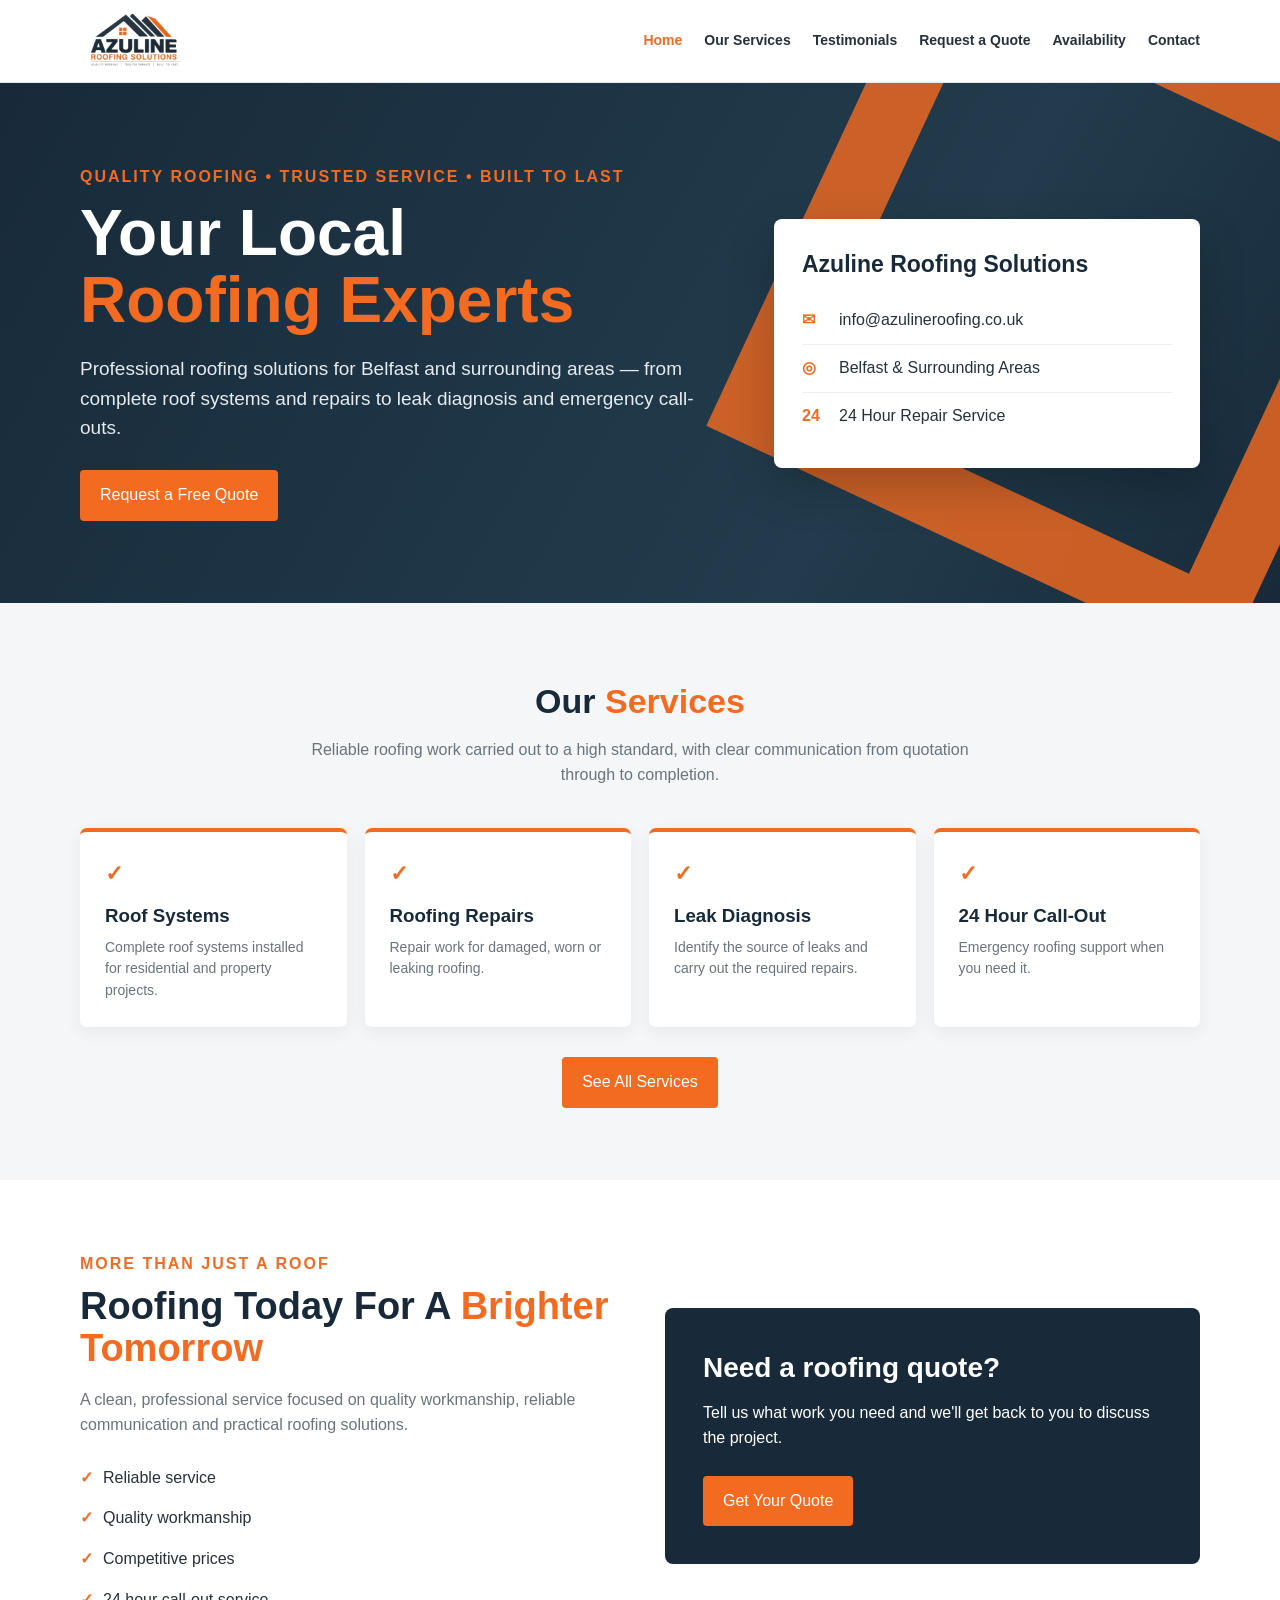
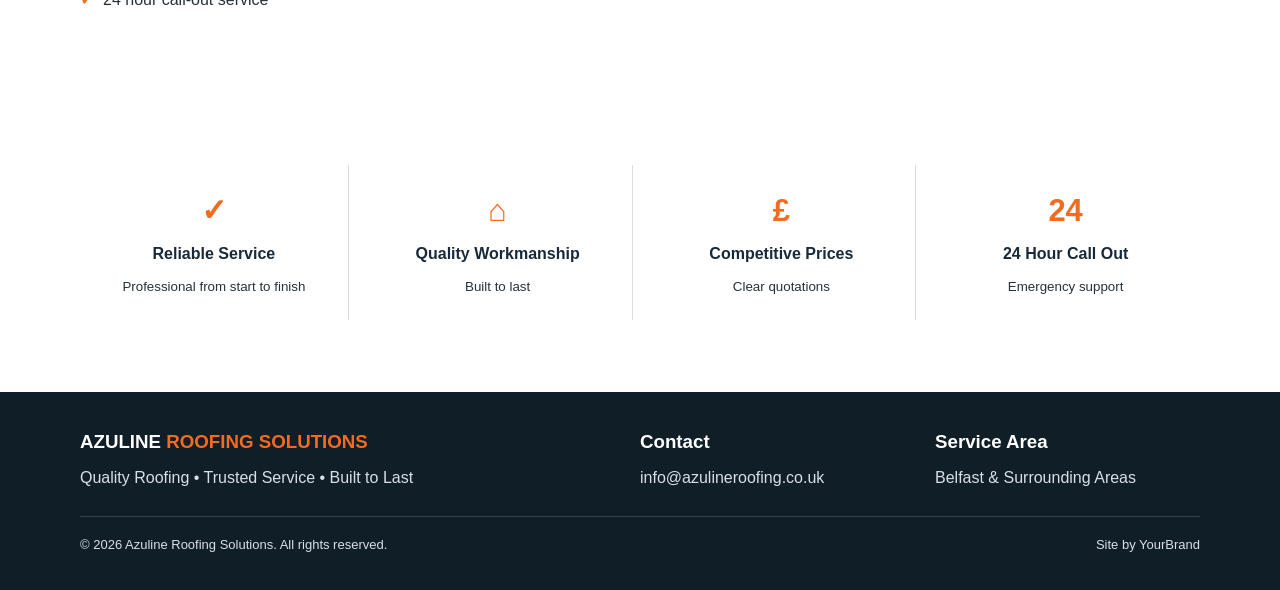
==== index.html @ ef802734 "Add files via upload" ====
<!DOCTYPE html>
<html lang="en">
<head>
<meta charset="UTF-8">
<meta name="viewport" content="width=device-width, initial-scale=1.0">
<title>Azuline Roofing Solutions</title>
<link rel="icon" type="image/jpeg" href="logo.jpg">
<link rel="stylesheet" href="styles.css">
</head>
<body>

<header>
  <div class="container nav">
    <a class="brand" href="index.html">
      <img src="logo.jpg" alt="Azuline Roofing Solutions logo">
    </a>
    <nav>
      <a href="index.html" class="active">Home</a>
      <a href="services.html">Our Services</a>
      <a href="testimonials.html">Testimonials</a>
      <a href="quote.html">Request a Quote</a>
      <a href="availability.html">Availability</a>
      <a href="contact.html">Contact</a>
    </nav>
  </div>
</header>

<main>
<section class="hero">
  <div class="container hero-grid">
    <div>
      <div class="eyebrow">Quality Roofing • Trusted Service • Built to Last</div>
      <h1>Your Local<br><span style="color:var(--orange)">Roofing Experts</span></h1>
      <p>Professional roofing solutions for Belfast and surrounding areas — from complete roof systems and repairs to leak diagnosis and emergency call-outs.</p>
      <a class="btn" href="quote.html">Request a Free Quote</a>
    </div>
    <div class="hero-card">
      <h3>Azuline Roofing Solutions</h3>
      <div class="contact-row"><span class="icon">✉</span><a href="mailto:info@azulineroofing.co.uk">info@azulineroofing.co.uk</a></div>
      <div class="contact-row"><span class="icon">◎</span><span>Belfast & Surrounding Areas</span></div>
      <div class="contact-row"><span class="icon">24</span><span>24 Hour Repair Service</span></div>
    </div>
  </div>
</section>

<section class="services">
  <div class="container">
    <div class="section-head">
      <h2>Our <span>Services</span></h2>
      <p>Reliable roofing work carried out to a high standard, with clear communication from quotation through to completion.</p>
    </div>
    <div class="service-grid">
      <article class="service"><div class="check">✓</div><h3>Roof Systems</h3><p>Complete roof systems installed for residential and property projects.</p></article>
      <article class="service"><div class="check">✓</div><h3>Roofing Repairs</h3><p>Repair work for damaged, worn or leaking roofing.</p></article>
      <article class="service"><div class="check">✓</div><h3>Leak Diagnosis</h3><p>Identify the source of leaks and carry out the required repairs.</p></article>
      <article class="service"><div class="check">✓</div><h3>24 Hour Call-Out</h3><p>Emergency roofing support when you need it.</p></article>
    </div>
    <div style="text-align:center;margin-top:30px">
      <a href="services.html" class="btn">See All Services</a>
    </div>
  </div>
</section>

<section id="about">
  <div class="container about-grid">
    <div>
      <div class="eyebrow">More Than Just A Roof</div>
      <h2 style="font-size:38px;color:var(--navy);line-height:1.1">Roofing Today For A <span style="color:var(--orange)">Brighter Tomorrow</span></h2>
      <p style="margin-top:18px;color:var(--muted)">A clean, professional service focused on quality workmanship, reliable communication and practical roofing solutions.</p>
      <ul class="points">
        <li>Reliable service</li>
        <li>Quality workmanship</li>
        <li>Competitive prices</li>
        <li>24 hour call-out service</li>
      </ul>
    </div>
    <div class="about-box">
      <h3>Need a roofing quote?</h3>
      <p>Tell us what work you need and we'll get back to you to discuss the project.</p>
      <br>
      <a class="btn" href="quote.html">Get Your Quote</a>
    </div>
  </div>
</section>

<section>
  <div class="container">
    <div class="features">
      <div class="feature"><div class="big">✓</div><strong>Reliable Service</strong><small>Professional from start to finish</small></div>
      <div class="feature"><div class="big">⌂</div><strong>Quality Workmanship</strong><small>Built to last</small></div>
      <div class="feature"><div class="big">£</div><strong>Competitive Prices</strong><small>Clear quotations</small></div>
      <div class="feature"><div class="big">24</div><strong>24 Hour Call Out</strong><small>Emergency support</small></div>
    </div>
  </div>
</section>
</main>

<footer>
  <div class="container footer-grid">
    <div>
      <h3>AZULINE <strong>ROOFING SOLUTIONS</strong></h3>
      <p>Quality Roofing • Trusted Service • Built to Last</p>
    </div>
    <div>
      <h3>Contact</h3>
      <p>info@azulineroofing.co.uk</p>
    </div>
    <div>
      <h3>Service Area</h3>
      <p>Belfast & Surrounding Areas</p>
    </div>
  </div>
  <div class="container footer-bottom">
    <span>© 2026 Azuline Roofing Solutions. All rights reserved.</span>
    <span>Site by YourBrand</span>
  </div>
</footer>

</body>
</html>
---- styles.css ----
:root{
  --navy:#182a39;
  --navy2:#223747;
  --orange:#f36b21;
  --light:#f5f6f7;
  --text:#26313a;
  --muted:#69747c;
  --white:#fff;
}
*{box-sizing:border-box;margin:0;padding:0}
body{font-family:Arial,Helvetica,sans-serif;color:var(--text);background:#fff;line-height:1.55}
a{text-decoration:none;color:inherit}
.container{width:min(1120px,92%);margin:auto}

/* Header */
header{background:var(--white);border-bottom:1px solid #e7e7e7;position:sticky;top:0;z-index:20}
.nav{min-height:82px;display:flex;align-items:center;justify-content:space-between;gap:25px;flex-wrap:wrap;padding:10px 0}
.brand{display:flex;align-items:center;gap:12px}
.brand img{height:54px;width:auto}
nav{display:flex;gap:22px;font-weight:700;font-size:14px;flex-wrap:wrap}
nav a:hover, nav a.active{color:var(--orange)}
.btn{display:inline-block;background:var(--orange);color:#fff;padding:13px 20px;border-radius:4px;font-weight:800;border:0;cursor:pointer;font:inherit}
.btn:hover{background:#d95713}

/* Hero */
.hero{background:linear-gradient(120deg,var(--navy) 0%,#223c4d 68%,#182a39 100%);color:#fff;padding:82px 0;position:relative;overflow:hidden}
.hero:after{content:"";position:absolute;right:-90px;top:-80px;width:430px;height:430px;border:70px solid rgba(243,107,33,.9);transform:rotate(25deg);opacity:.9}
.hero-grid{display:grid;grid-template-columns:1.2fr .8fr;gap:55px;align-items:center;position:relative;z-index:1}
.eyebrow{color:var(--orange);font-weight:900;letter-spacing:2px;text-transform:uppercase;margin-bottom:10px}
h1{font-size:clamp(38px,6vw,64px);line-height:1.05;margin-bottom:20px}
.hero p{font-size:19px;color:#e5ebef;max-width:650px;margin-bottom:28px}
.hero-card{background:#fff;color:var(--text);padding:28px;border-radius:8px;box-shadow:0 18px 45px rgba(0,0,0,.22)}
.hero-card h3{color:var(--navy);font-size:23px;margin-bottom:15px}
.contact-row{display:flex;gap:12px;padding:11px 0;border-bottom:1px solid #eee}
.contact-row:last-child{border:0}
.icon{color:var(--orange);font-weight:900;width:25px}

/* Page hero (smaller, for inner pages) */
.page-hero{background:linear-gradient(120deg,var(--navy) 0%,#223c4d 68%,#182a39 100%);color:#fff;padding:50px 0;text-align:center}
.page-hero h1{font-size:clamp(30px,5vw,44px);margin-bottom:8px}
.page-hero p{color:#dce4e9;font-size:15px}

/* Sections */
section{padding:72px 0}
.section-head{text-align:center;max-width:700px;margin:0 auto 40px}
.section-head h2{font-size:34px;color:var(--navy);margin-bottom:10px}
.section-head h2 span{color:var(--orange)}
.section-head p{color:var(--muted)}
.services{background:var(--light)}
.service-grid{display:grid;grid-template-columns:repeat(4,1fr);gap:18px}
.service{background:#fff;padding:25px;border-radius:7px;border-top:4px solid var(--orange);box-shadow:0 5px 18px rgba(0,0,0,.06)}
.service .check{color:var(--orange);font-weight:900;font-size:22px}
.service h3{color:var(--navy);margin:10px 0 7px}
.service p{font-size:14px;color:var(--muted)}

.about-grid{display:grid;grid-template-columns:1fr 1fr;gap:50px;align-items:center}
.about-box{background:var(--navy);color:#fff;padding:38px;border-radius:8px}
.about-box h3{font-size:28px;margin-bottom:12px}
.about-box span{color:var(--orange)}
.points{list-style:none;margin-top:20px}
.points li{padding:8px 0}.points li:before{content:"✓";color:var(--orange);font-weight:900;margin-right:10px}

.quote{background:var(--navy);color:#fff}
.quote-grid{display:grid;grid-template-columns:1fr 1fr;gap:45px}
.quote h2{font-size:36px;line-height:1.1;margin-bottom:15px}
.quote h2 span{color:var(--orange)}
form{background:#fff;padding:30px;border-radius:8px;color:var(--text)}
.form-grid{display:grid;grid-template-columns:1fr 1fr;gap:14px}
input,textarea,select{width:100%;padding:13px;border:1px solid #d9dde0;border-radius:4px;font:inherit}
textarea{min-height:125px;resize:vertical}
.full{grid-column:1/-1}
button{border:0;cursor:pointer;width:100%;font:inherit}

.features{display:grid;grid-template-columns:repeat(4,1fr);gap:15px}
.feature{text-align:center;padding:22px;border-right:1px solid #ddd}
.feature:last-child{border:0}
.feature .big{font-size:31px;color:var(--orange);font-weight:900}
.feature strong{display:block;color:var(--navy);margin:7px 0}

/* Testimonials */
.testimonial-grid{display:grid;grid-template-columns:repeat(auto-fit,minmax(260px,1fr));gap:20px}
.testimonial-card{background:#fff;padding:24px;border-radius:8px;box-shadow:0 5px 18px rgba(0,0,0,.06);border-top:4px solid var(--orange)}
.stars{color:var(--orange);font-size:16px;letter-spacing:2px;margin-bottom:10px}
.testimonial-text{font-size:14px;color:var(--text);line-height:1.6;margin-bottom:14px}
.testimonial-author{font-weight:800;color:var(--navy);font-size:13px}
.testimonial-service{font-weight:400;color:var(--muted)}

/* Availability / Diary */
.diary-note{background:#fff3ec;border:1px solid var(--orange);border-radius:8px;padding:18px 20px;margin-bottom:30px;color:var(--navy);font-size:14px;font-weight:700}
.busy-list{display:flex;flex-direction:column;gap:12px;max-width:700px;margin:0 auto}
.busy-row{display:flex;justify-content:space-between;align-items:center;background:#fff;border:1px solid #e7e7e7;border-radius:8px;padding:16px 20px}
.busy-dates{font-weight:800;color:var(--navy)}
.busy-reason{color:var(--muted);font-size:13px}
.status-open{color:#1a7a45;font-weight:800}
.status-busy{color:#a12626;font-weight:800}

/* Contact page */
.contact-grid{display:grid;grid-template-columns:repeat(auto-fit,minmax(220px,1fr));gap:20px;max-width:900px;margin:0 auto}
.contact-tile{background:#fff;border:1px solid #e7e7e7;border-radius:8px;padding:26px;text-align:center;box-shadow:0 5px 18px rgba(0,0,0,.05)}
.contact-tile .icon-big{font-size:28px;color:var(--orange);margin-bottom:10px}

/* Owner portal reuse */
.owner-portal-page{max-width:700px;margin:0 auto;padding:40px 20px}
.owner-section{background:#fff;border:1px solid #e7e7e7;border-radius:8px;padding:24px;margin-bottom:20px}
.owner-portal-page label{font-size:13px;color:var(--muted);display:block;margin:12px 0 6px}
.owner-portal-page input{padding:10px;border-radius:4px;border:1px solid #d9dde0;font-size:14px;width:100%}
.portal-header{display:flex;justify-content:space-between;align-items:center;margin-bottom:20px}
.secondary-btn{background:none;border:1px solid #d9dde0;color:var(--text);border-radius:4px;padding:8px 16px;font-size:13px;cursor:pointer}
.appointment-row{display:flex;justify-content:space-between;align-items:center;gap:12px;padding:14px;border:1px solid #e7e7e7;border-radius:6px;font-size:13px;line-height:1.6;margin-bottom:10px}
.cancel-btn{border-color:#e8b4b4;color:#a12626}
.slot-message{font-size:13px;color:var(--orange);min-height:18px;margin-top:6px}
.page-note{text-align:center;color:var(--muted);font-size:12px;font-style:italic;margin-top:20px}

.hidden{display:none !important;}

footer{background:#101e28;color:#d9e0e5;padding:35px 0}
.footer-grid{display:grid;grid-template-columns:2fr 1fr 1fr;gap:30px}
footer h3{color:#fff;margin-bottom:10px}
footer strong{color:var(--orange)}
.footer-bottom{border-top:1px solid #31424e;margin-top:25px;padding-top:18px;font-size:13px;display:flex;justify-content:space-between}

/* Mobile */
@media(max-width:850px){
  nav{width:100%;justify-content:center}
  .hero-grid,.about-grid,.quote-grid,.contact-grid{grid-template-columns:1fr}
  .service-grid{grid-template-columns:1fr 1fr}
  .features{grid-template-columns:1fr 1fr}
  .footer-grid{grid-template-columns:1fr}
}
@media(max-width:520px){
  section{padding:52px 0}
  .service-grid,.features,.form-grid{grid-template-columns:1fr}
  .full{grid-column:auto}
  .hero{padding:58px 0}
  h1{font-size:38px}
  .footer-bottom{display:block}
  .busy-row{flex-direction:column;align-items:flex-start;gap:6px}
}
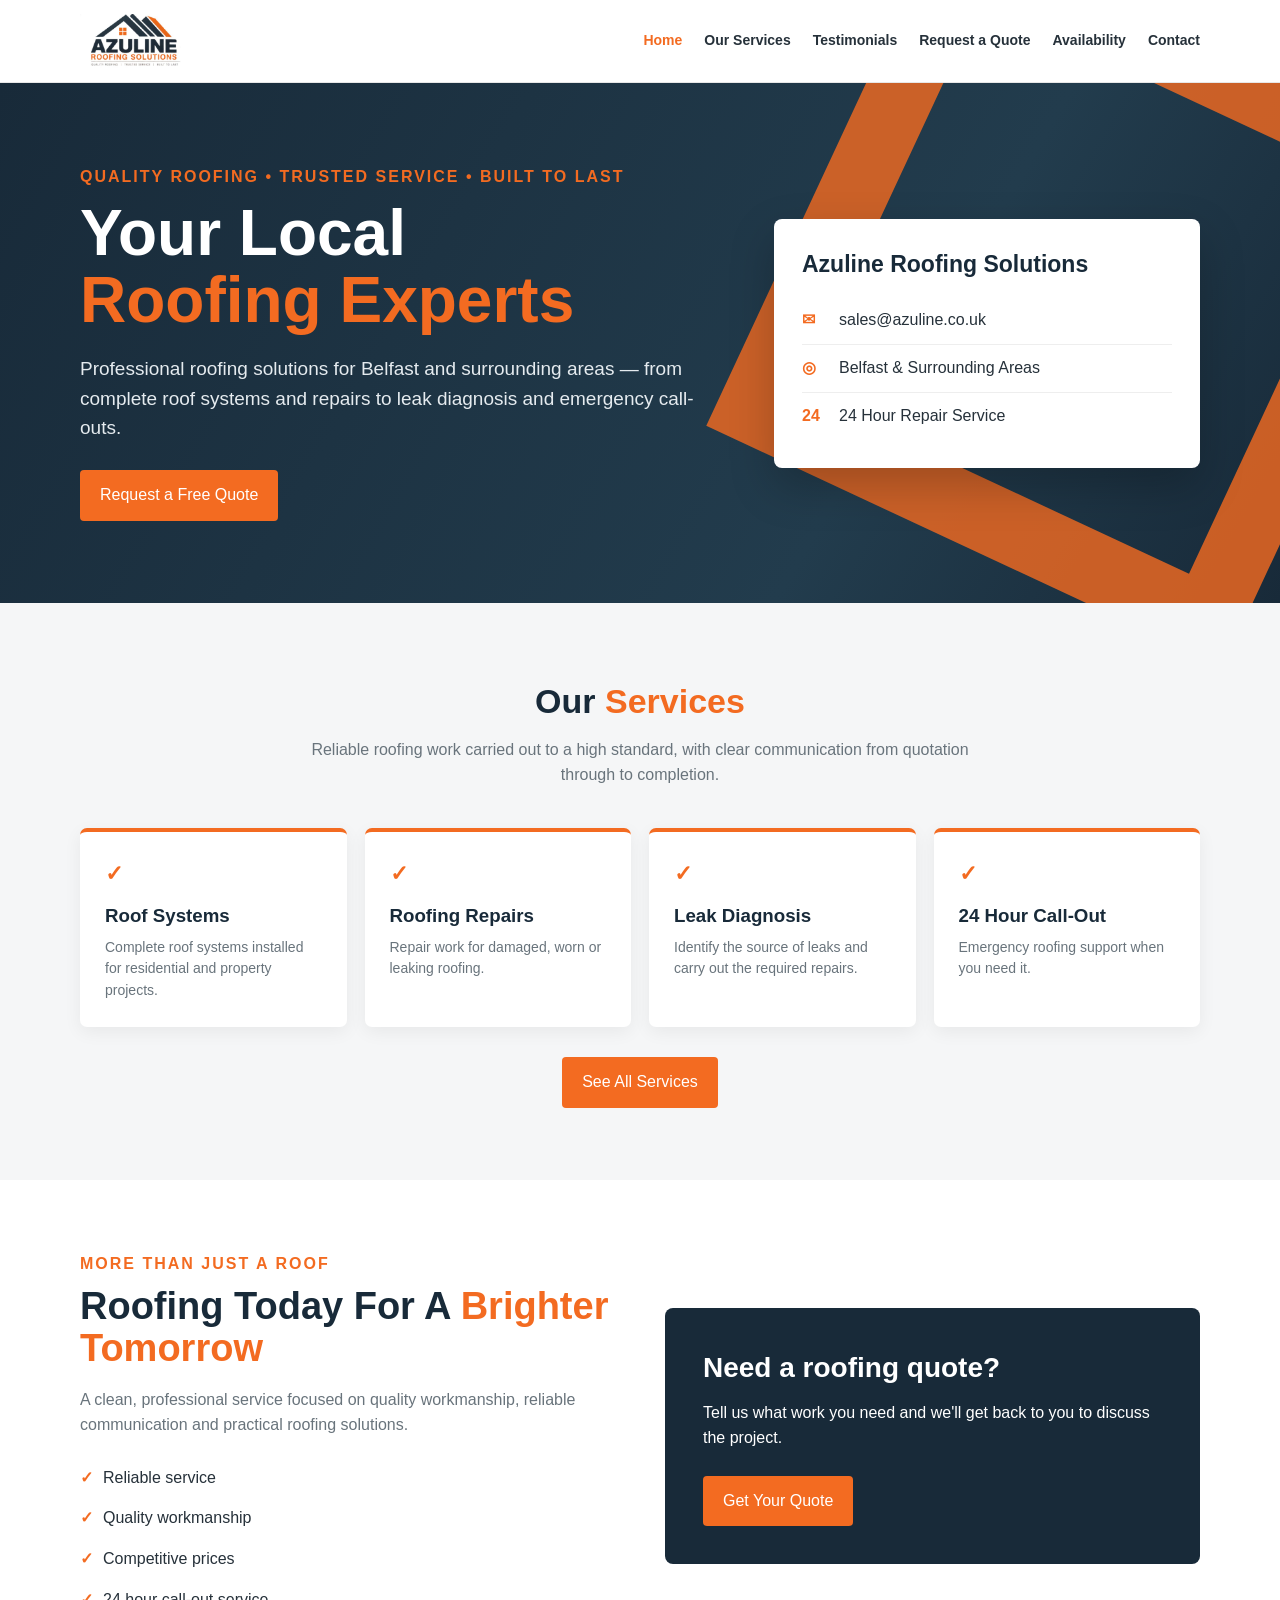
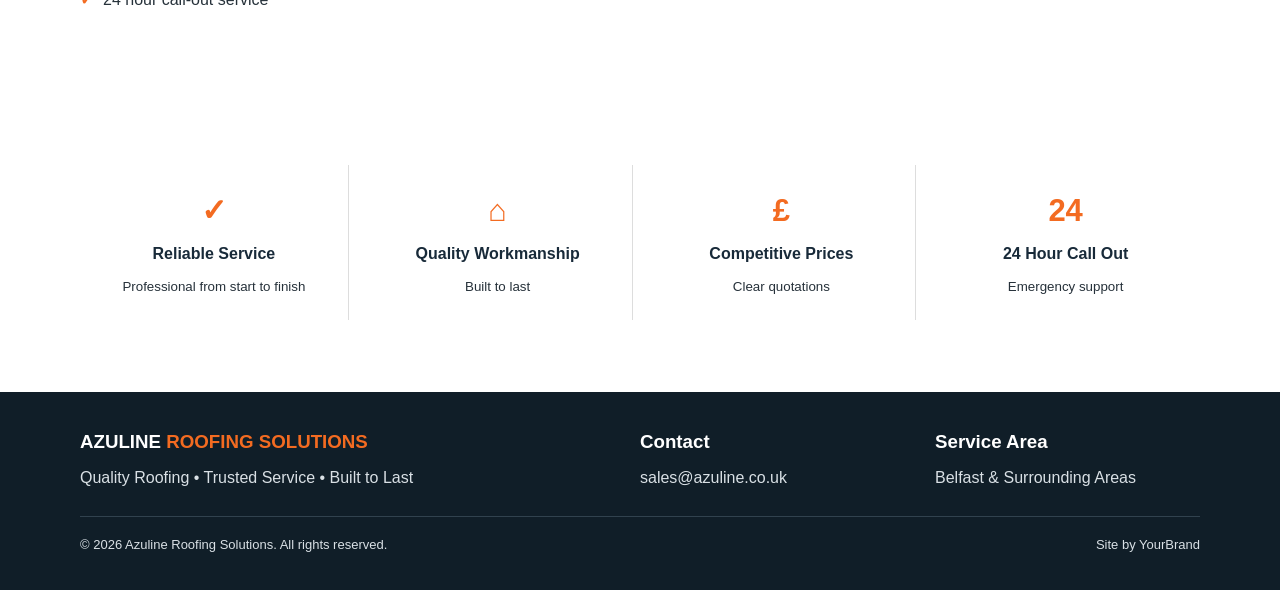
==== commit 67dc39fe: "Add files via upload" ====
--- a/index.html
+++ b/index.html
@@ -36,7 +36,7 @@
     </div>
     <div class="hero-card">
       <h3>Azuline Roofing Solutions</h3>
-      <div class="contact-row"><span class="icon">✉</span><a href="mailto:info@azulineroofing.co.uk">info@azulineroofing.co.uk</a></div>
+      <div class="contact-row"><span class="icon">✉</span><a href="mailto:sales@azuline.co.uk">sales@azuline.co.uk</a></div>
       <div class="contact-row"><span class="icon">◎</span><span>Belfast & Surrounding Areas</span></div>
       <div class="contact-row"><span class="icon">24</span><span>24 Hour Repair Service</span></div>
     </div>
@@ -103,7 +103,7 @@
     </div>
     <div>
       <h3>Contact</h3>
-      <p>info@azulineroofing.co.uk</p>
+      <p>sales@azuline.co.uk</p>
     </div>
     <div>
       <h3>Service Area</h3>
--- a/styles.css
+++ b/styles.css
@@ -111,6 +111,27 @@
 .slot-message{font-size:13px;color:var(--orange);min-height:18px;margin-top:6px}
 .page-note{text-align:center;color:var(--muted);font-size:12px;font-style:italic;margin-top:20px}
 
+/* Calendar */
+.calendar-header{display:flex;align-items:center;justify-content:space-between;max-width:600px;margin:0 auto 20px}
+.calendar-header h3{color:var(--navy);font-size:20px}
+.calendar-nav-btn{background:var(--navy);color:#fff;border:0;border-radius:4px;padding:8px 14px;font-weight:800;cursor:pointer;font-size:14px}
+.calendar-nav-btn:hover{background:var(--orange)}
+.calendar-grid{display:grid;grid-template-columns:repeat(7,1fr);gap:6px;max-width:600px;margin:0 auto}
+.calendar-daylabel{text-align:center;font-size:11px;font-weight:800;color:var(--muted);text-transform:uppercase;padding-bottom:6px}
+.calendar-day{aspect-ratio:1;display:flex;align-items:center;justify-content:center;border-radius:6px;font-size:13px;font-weight:700;cursor:default}
+.calendar-day.day-available{background:#e3f7ea;color:#1a7a45}
+.calendar-day.day-unavailable{background:#fbdede;color:#a12626;cursor:pointer}
+.calendar-day.day-unavailable:hover{background:#f5c2c2}
+.calendar-day.day-other-month{background:transparent;color:#ccc;cursor:default}
+.calendar-legend{display:flex;justify-content:center;gap:24px;margin-top:16px;font-size:13px}
+.legend-swatch{display:inline-block;width:14px;height:14px;border-radius:3px;margin-right:6px;vertical-align:middle}
+.legend-available{background:#e3f7ea}
+.legend-unavailable{background:#fbdede}
+.day-detail-panel{max-width:600px;margin:24px auto 0;background:#fff;border:1px solid #e7e7e7;border-radius:8px;padding:20px}
+.day-detail-panel h4{color:var(--navy);margin-bottom:10px}
+.day-detail-panel p{font-size:14px;margin:4px 0;color:var(--text)}
+.day-detail-panel .muted{color:var(--muted);font-size:13px}
+
 .hidden{display:none !important;}
 
 footer{background:#101e28;color:#d9e0e5;padding:35px 0}
